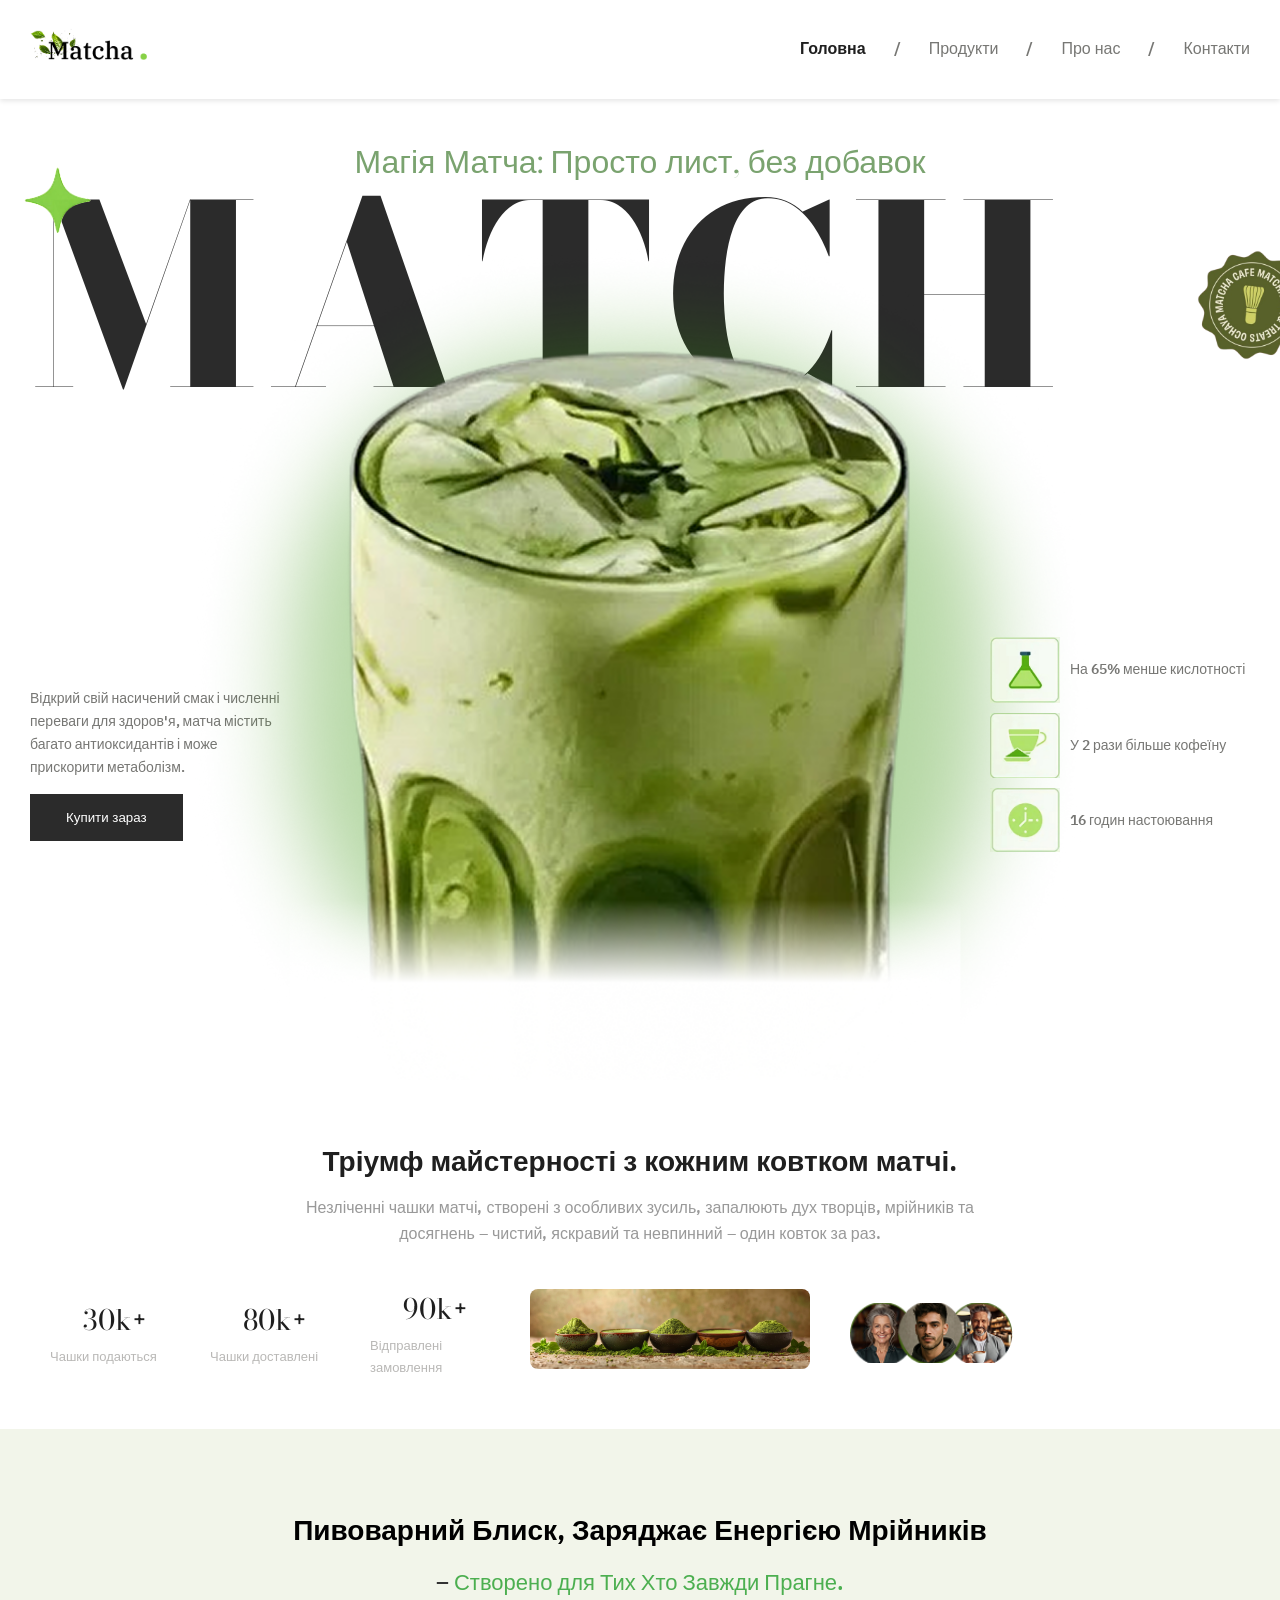
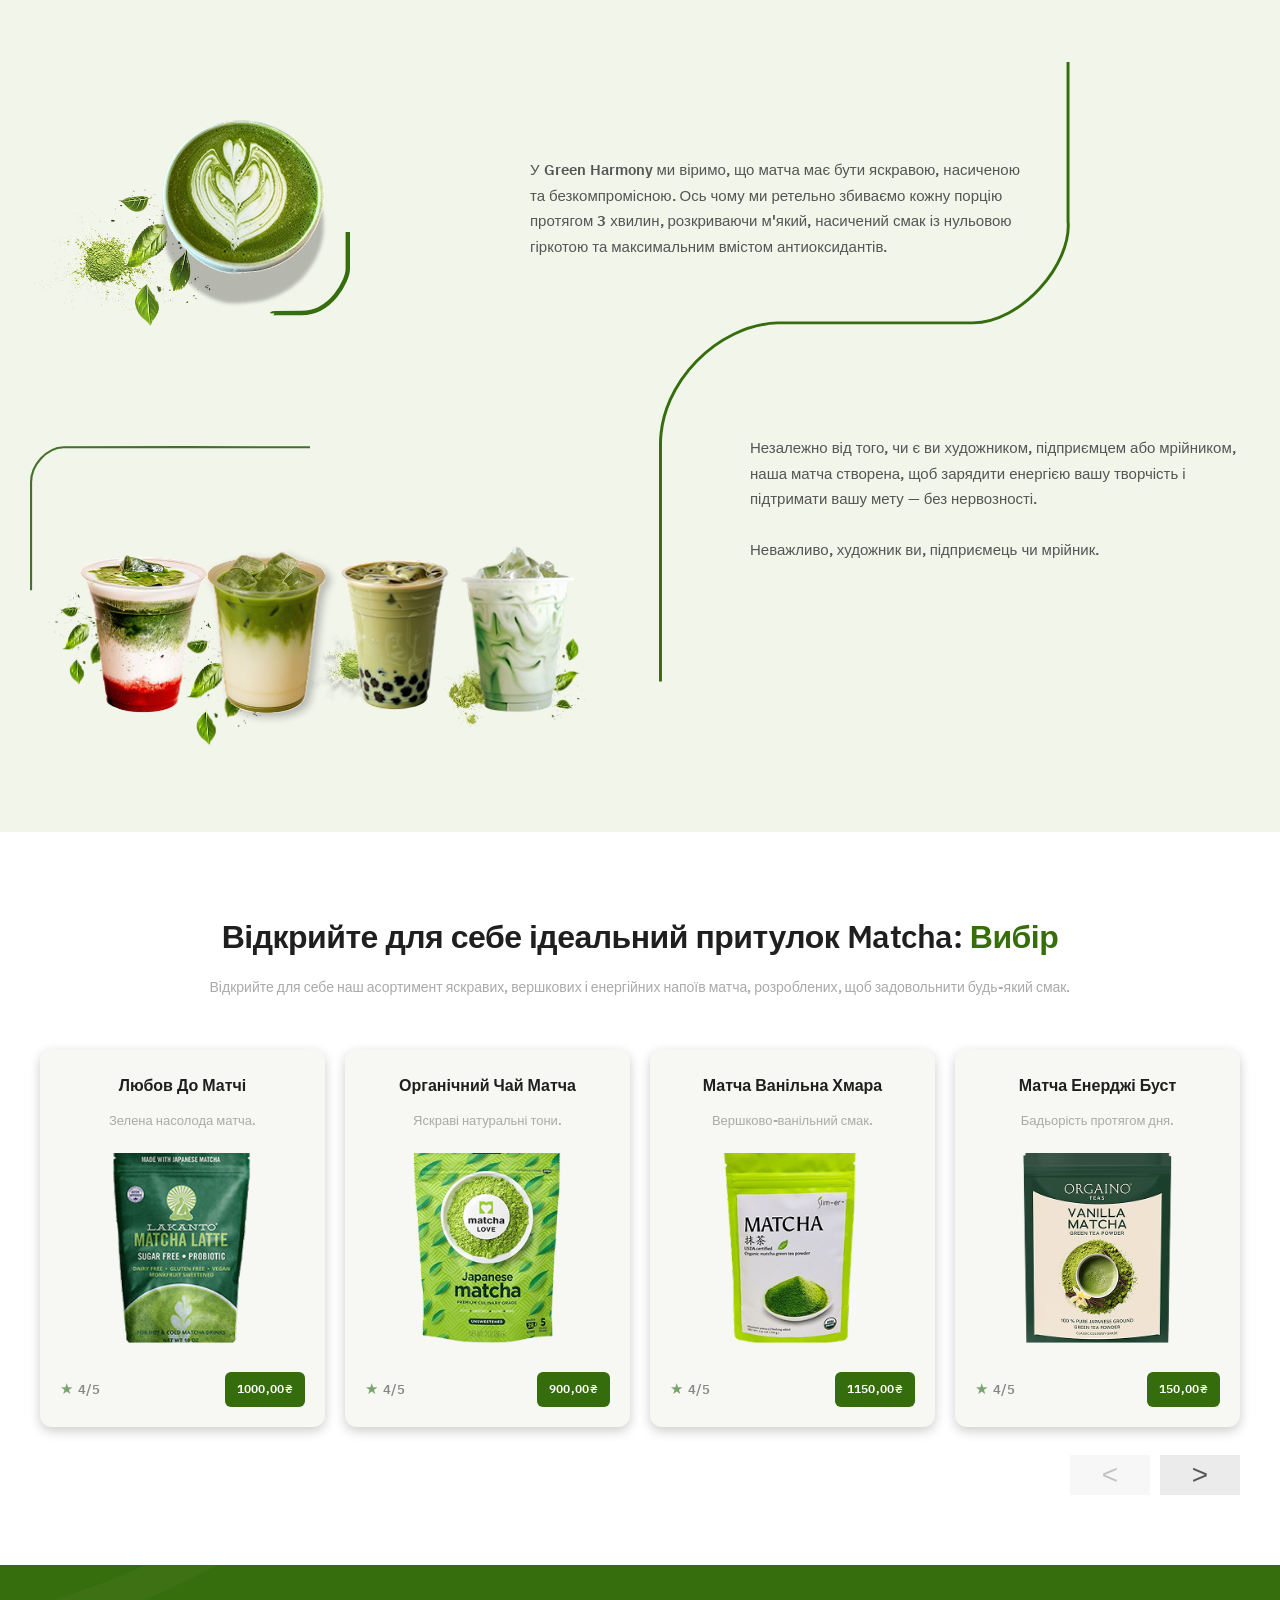
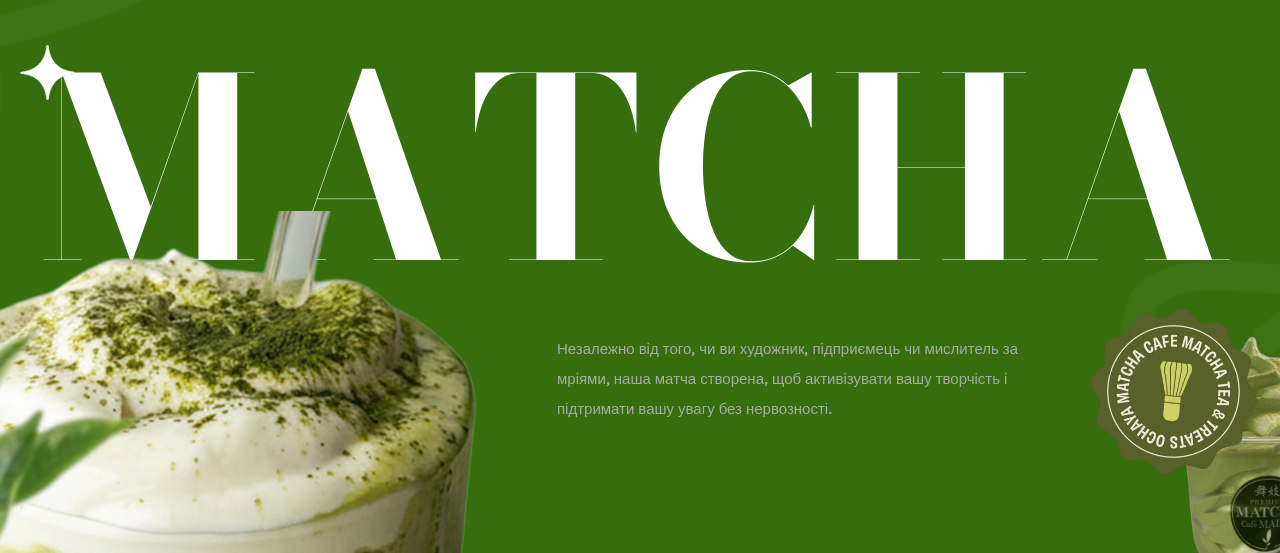
==== Matcha.html @ 1b6a515b "first" ====
<!DOCTYPE html>
<html lang="uk">
<head>
    <meta charset="UTF-8">
    <title>Matcha</title>
    <link rel="stylesheet" href="css/style.css">
    <meta name="viewport" content="width=device-width, initial-scale=1.0">
</head>

<body>

<!-- HEADER -->
<header>
    <div class="container header-top">

        <div class="logo">
            <img src="images/logo.png" alt="logo">
        </div>

        <nav>
            <a href="#hero">Головна</a>
            <span>/</span>
            <a href="#products">Продукти</a>
            <span>/</span>
            <a href="#about">Про нас</a>
            <span>/</span>
            <a href="#contacts">Контакти</a>
        </nav>

        <div class="burger-menu">
            <img src="images/burger.png" alt="menu">
        </div>

    </div>
</header>

<div class="mobile-menu">

    <a href="#hero">Головна</a>
    <a href="#products">Продукти</a>
    <a href="#about">Про нас</a>
    <a href="#contacts">Контакти</a>

</div>

<!-- HERO -->
<section class="hero" id="hero">
    <div class="container hero-wrapper">
        <p class="subtitle">Магія Матча: Просто лист, без добавок</p>
        <img src="images/star.png" class="star">
        <h1 class="title" id="matchaTitle">MATCHA</h1>
        <img src="images/badge.png" class="badge" id="mainBadge">
        <div class="glass-wrapper">
            <img src="images/matcha.png" class="glass">
        </div>
        <div class="left-info">
            <p>
                Відкрий свій насичений смак і численні
                переваги для здоров'я, матча містить багато
                антиоксидантів і може прискорити метаболізм.
            </p>
            <button>Купити зараз</button>
        </div>
        <div class="right-info">
        <div class="feature">
            <img src="images/icon1.jpeg" class="feature-icon" >
            <p>На 65% менше кислотності</p>
        </div>

        <div class="feature">
             <img src="images/icon2.jpeg" class="feature-icon">
             <p>У 2 рази більше кофеїну</p>
         </div>

        <div class="feature">
             <img src="images/icon3.jpeg" class="feature-icon">
             <p>16 годин настоювання</p>
         </div>
        </div>
    </div>
</section>




 <section class="matcha-triumph">
    <h1>Тріумф майстерності з кожним ковтком матчі.</h1>
    <p class="matcha-subtitle">
        Незліченні чашки матчі, створені з особливих зусиль, запалюють дух творців, мрійників та досягнень – чистий, яскравий та невпинний – один ковток за раз.
    </p>
    <div class="stats-container">
        <div class="stat">
            <h2>30k+</h2>
            <p>Чашки подаються</p>
        </div>
        <div class="stat">
            <h2>80k+</h2>
            <p>Чашки доставлені</p>
        </div>
        <div class="stat">
            <h2>90k+</h2>
            <p>Відправлені замовлення</p>
        </div>
        <div class="image-container">
            <img src="images/matcha_cups.webp" alt="Matcha bowls">
        </div>
        <div class="avatars">
            <img src="images/person.png" alt="Person">
        </div>
    </div>
</section>






<section class="brewing-section">
    <div class="container">
        <h1>Пивоварний Блиск, Заряджає Енергією Мрійників</h1>
        <h2>– <span>Створено для Тих Хто Завжди Прагне.</span></h2>
 
        <div class="top-section">
            <div class="matcha-img">
                <img src="images/Group 2.png" alt="Matcha Cup">

                <img src="images/Vector 6.svg" class="vector-left-top">
            </div>
            <p class="top-text">
                У Green Harmony ми віримо, що матча має бути яскравою, насиченою та безкомпромісною. 
                Ось чому ми ретельно збиваємо кожну порцію протягом 3 хвилин, розкриваючи м'який, 
                насичений смак із нульовою гіркотою та максимальним вмістом антиоксидантів.
            </p>

            <img src="images/Vector 10.svg" class="vector-right-tall">
        </div>

        <div class="bottom-section">

            <img src="images/Vector 11.svg" class="vector-left-bottom">
            <div class="cups-img">
                <img src="images/Group 3.png" alt="Matcha Cups">
            </div>
            <p class="bottom-text">
                Незалежно від того, чи є ви художником, підприємцем або мрійником, 
                наша матча створена, щоб зарядити енергією вашу творчість і підтримати вашу мету — без нервозності. 
                <br><br>
                Неважливо, художник ви, підприємець чи мрійник.
            </p>
        </div>
    </div>
</section>



<section class="products-section" id="products">
    <div class="container">
        <h1 class="products-heading">
            Відкрийте для себе ідеальний притулок Matcha: <span class="products-heading-accent">Вибір</span>
        </h1>
        <p class="products-subheading">
            Відкрийте для себе наш асортимент яскравих, вершкових і енергійних напоїв матча, розроблених, щоб задовольнити будь-який смак.
        </p>
 
        <div class="carousel-wrapper">
            <div class="carousel-track" id="carouselTrack">
            </div>
            <div class="carousel-controls">
                <button class="carousel-btn" id="prevBtn" ><</button>
                <button class="carousel-btn" id="nextBtn" >></button>
            </div>
        </div>
    </div>
</section>
 




<section class="bottom-banner">
    <div class="container banner-container">

        <img src="images/vector-left.png" class="banner-vector-left" alt="">
        <img src="images/vector-right.png" class="banner-vector-right" alt="">

        <img src="images/starwhite.png" class="banner-star" alt="">

        <h1 class="banner-matcha">MATCHA</h1>

        <div class="banner-left-cup">
            <img src="images/left-cup.png" alt="">
        </div>

        <div class="banner-text">
            <p>
                Незалежно від того, чи ви художник, підприємець чи
                мислитель за мріями, наша матча створена, щоб
                активізувати вашу творчість і підтримати вашу увагу
                без нервозності.
            </p>
        </div>

        <div class="banner-badge">
            <img src="images/badge.png" alt="">
        </div>

        <div class="banner-right-product">
            <img src="images/right-product.png" alt="">
        </div>

        <div class="banner-leaf">
            <img src="images/leaf.png" alt="">
        </div>

    </div>
</section>






<!-- <section class="matcha-info" id="about">

    <div class="container matcha-info-wrapper">

        <h2 class="matcha-info-title">
            Наповніть Свій День
            <span>Яскравою Матчею</span>
        </h2>

        <img src="images/vector-bg.png" class="matcha-vector" alt="">


        <div class="matcha-top">

            <div class="matcha-top-image">
                <span class="matcha-label top-label">
                    Яскрава матча
                </span>

                <img src="images/matcha-bowl.png" alt="">
            </div>

            <div class="matcha-top-text">

                <p>
                    Матча — це живий порошок зеленого чаю, який
                    наповнить ваш день енергією та смаком. Його
                    глибокий землистий смак чудово доповнює солодощі
                    або його можна смакувати окремо.
                </p>

                <p>
                    Насичена антиоксидантами, матча не тільки піднімає
                    настрій, але й підвищує концентрацію.
                </p>

                <p>
                    Незалежно від того, чи ви збиваєте його до вершкового
                    латтe чи посипаєте ним десерти, матча привнесе
                    чарівний відтінок у будь-яку страву!
                </p>

                <button>Дослідіть зараз</button>

            </div>

        </div>

        <div class="matcha-bottom">

            <div class="matcha-bottom-text">

                <h3>Яскрава матча</h3>

                <p>
                    Матча — це яскравий порошок зеленого чаю, який принесе
                    заряд енергії та смаку у ваш день. Його багатий землистий
                    смак ідеально поєднується з солодощами або ним можна
                    насолоджуватися самостійно.Наповнений антиоксидантами,
                    матча не тільки покращує вашнастрій, але й покращує вашу
                    концентрацію.
                </p>

                <p>
                    Незалежно від того, додаєте ви його до пінного латте чи
                    посипаєте ним десерти, матча додасть чудової родзинки 
                    будь-якому рецепту. Крім того, він неймовірно універсальний
                    — спробуйте його в смузі, випічці або навіть пікантних
                    стравах, щоб отримати несподіваний смак.
                </p>

                <button>Дослідіть зараз</button>

            </div>

            <div class="matcha-bottom-image">

                <span class="matcha-label bottom-label">
                    Яскрава матча
                </span>

                <img src="images/matcha-glass.png" alt="">

            </div>

        </div>

    </div>
</section>







<section class="reviews-section">

    <div class="container reviews-wrapper">

        <div class="reviews-left">

            <h2 class="reviews-title">
                <span>ВІДГУКИ</span><br>
                КЛІЄНТІВ
            </h2>

            <p class="reviews-subtitle">
                Це деякі відгуки клієнтів, які задоволені
                нашими продуктами.
            </p>

        </div>

        <div class="reviews-cup-left">
            <img src="images/review-cup.png" alt="">
        </div>

        <div class="reviews-product">
            <img src="images/review-product.png" alt="">
        </div>

        <div class="review-card">

            <div class="review-avatar">
                <img src="images/client.png" alt="">
            </div>

            <div class="review-content">

                <div class="quote">❞</div>

                <p>
                    Я не можу передати вам, як я люблю цей напій.
                    Я теж захопив усіх своїх колег!
                    Тропічний пунш поки що мій улюблений смак.
                </p>

                <h4>М.Андерсон</h4>

            </div>

        </div>

    </div>

</section>






 <footer id="contacts" class="footer">

    <div class="container footer-wrapper">

        <div class="footer-logo">

            <h2>MATCHA</h2>

            <p>
                Матча — це живий порошок зеленого чаю,
                який наповнить ваш день енергією та смаком.
                Його глибокий землистий смак чудово доповнює
                солодощі або його можна смакувати окремо.
            </p>

        </div>

        <div class="footer-links">

            <div class="footer-column">
                <a href="#">2025 ТОВ</a>
                <a href="#">Бібліотека/Активи</a>
                <a href="#">Інвестори</a>
            </div>

            <div class="footer-column">
                <a href="#">Ліцензування</a>
                <a href="#">Умови та політика</a>
                <a href="#">Політика конфіденційності</a>
            </div>

            <div class="footer-column">
                <a href="#">Support@Ghostedtreats.com</a>
                <a href="#">@Ghosted_treats</a>
            </div>

        </div>

    </div>

    <div class="footer-bottom">
        2025 matcha | Усі права захищено
    </div>

</footer> -->

    <!-- Інтеграція з JavaScript -->
    <script src="js/main.js"></script>

</body>
</html>
---- css/style.css ----
/* FONTS */
@font-face {
    font-family: 'IBMPlexSansThaiLooped-SemiBold';
    src: url('../fonts/IBMPlexSansThaiLooped-SemiBold.ttf') format('truetype');
    font-weight: 600;
    font-style: normal;
}
@font-face {
    font-family: 'BodoniCustom';
    src: url('../fonts/BodoniModa[opsz,wght].ttf') format('truetype');
}
@font-face {
    font-family: 'IrishGrover-Regular';
    src: url('../fonts/IrishGrover-Regular.ttf') format('truetype');
}

/* RESET */
*{
    margin:0;
    padding:0;
    box-sizing:border-box;
}

body{
    font-family: 'IBMPlexSansThaiLooped-SemiBold', sans-serif;
    background:#FFFFFF;
}

/* CONTAINER */
.container{
    width:1220px;
    margin:0 auto;
}


/* ACTIVE MENU */

nav a.active{
    font-weight:700;
    color:#1F1F1F;
}


header{
    padding:20px 0;
}

.header-top{
    display:flex;
    justify-content:space-between;
    align-items:center;
}

/* LOGO */
.logo img{
    height:50px;
    cursor:pointer;
    transition:0.3s;
}


/* NAV */
nav{
    display:flex;
    align-items:center;
    gap:28px;
}

nav a{
    text-decoration:none;
    color:#777774;
    font-size:16px;
    font-weight:500;
    transition:0.1s;
}
nav a.active{
    color:#1F1F1F;
    font-weight:700;
}

nav a:hover{
    color:#1F1F1F;
    font-weight:600;
}

nav span{
    color:#777774;
}

/* HERO */
.hero{
    position:relative;
    padding-top:40px;
}

.hero-wrapper{
    position:relative;
    text-align:center;
}

/* SUBTITLE */
.subtitle{
    font-family: 'BodoniCustom', sans-serif;
    color:#7aa36f;
    font-size:32px;
    margin-bottom:20px;
    margin-top: -10px;
}

/* TITLE */
.title{
    font-family: 'BodoniCustom', sans-serif;
    font-variation-settings: 'wght' 800, 'opsz' 200;
    font-size:250px;
    letter-spacing:10px;
    margin-top:-100px;
    color:#2b2b2b;
    position:relative;
    z-index:1;
}

/* STAR */
.star{
    position:absolute;
    left:-20px;
    top:20px;
    width:100px;
    z-index:2;
}

/* BADGE */
.badge{
    position:absolute;
    right:-90px;
    top:80px;
    width:176px;
    z-index:2;
}
.badge{
    transition: transform 0.6s ease;
}


/* GLASS */
.glass-wrapper{
    position:relative;
    display:flex;
    justify-content:center;
    margin-top:-250px;
}

.glass{
    width:900px;
    position:relative;
    z-index:2;
}

/* LEFT INFO */
.left-info{
    position:absolute;
    left:0;
    top:550px;
    width:260px;
    text-align:left;
}

.left-info p{
    font-size:14px;
    color:#777774;
    margin-bottom:15px;
}

.left-info button{
    background:#2b2b2b;
    color:white;
    border:none;
    padding:16px 36px;
    cursor:pointer;
    transition:0.3s;
}

.left-info button:hover{
    background:#6b8e23;
}

/* RIGHT INFO */
.right-info{
    position:absolute;
    right:0;
    top:500px;
    width:260px;
}

/* FEATURE */
.feature{
    display:flex;
    align-items:center;
    gap:10px;
    margin-bottom:10px;
}

.feature img{
    width:70px;
    z-index: 5;
}


.feature{
    display:flex;
    align-items:center;
    gap:10px;
    margin-bottom:10px;
    transition:transform 0.3s ease;
    cursor:pointer;
}


.feature p{
    font-size:14px;
    color:#777774;
}
/* FIXED HEADER */
header {
    position: fixed;
    top: 0;
    left: 0;
    width: 100%;
    background: white;
    z-index: 999;
    box-shadow: 0 2px 5px rgba(0,0,0,0.1);
}









.hero {
    padding-top: 120px; 
}

.matcha-triumph {
    text-align: center;
    padding: 60px 20px 50px;
}

.matcha-triumph h1 {
    font-size: 28px;
    margin-bottom: 10px;
    color: #1F1F1F;
}

.matcha-triumph .matcha-subtitle {
    font-family: 'IBMPlexSansThaiLooped-SemiBold', sans-serif;
    font-size: 16px;
    color: #999;
    margin-bottom: 40px;
    max-width: 700px;
    margin-left: auto;
    margin-right: auto;
    line-height: 1.6;
}

.stats-container {
    display: flex;
    justify-content: flex-start;
    align-items: center;
    flex-wrap: wrap;
    gap: 30px;
    max-width: 1220px;
    margin: 0 auto;
    padding: 0 20px;
}

.stat {
    flex: 0 1 130px;
    text-align: left;
}

.stat h2 {
    font-size: 28px;
    margin: 0;
    color: #1F1F1F;
    font-family: 'BodoniCustom', sans-serif;
}

.stat p {
    margin: 5px 0 0;
    font-size: 13px;
    color: #B9B8B6;
}

.image-container img {
    width: 280px;
    height: auto;
    border-radius: 8px;
    object-fit: cover;
}

.avatars {
    display: flex;
    gap: 0;
    margin-left: 10px;
}

.avatars img {
    width: 163px;
    height: 60px;
    object-fit: cover;
}
h1 {
    text-align: center;
    font-size: 28px;
    margin-bottom: 10px;
}

h2 {
    text-align: center;
    font-size: 22px;
    font-weight: normal;
    color: #333;
}

h2 span {
    color: #4CAF50;
}

.brewing-section {
    background: #f2f5ea;
    padding: 80px 0 20px 0;
}

.top-section, .bottom-section {
    display: flex;
    align-items: center;
    margin: 60px 0;
    position: relative;
    gap: 60px;
}

/* cups on left, text on right: cups-img comes first in DOM, text second */
.bottom-section {
    align-items: flex-start;
    padding-top: 20px;
}

.matcha-img, .cups-img {
    position: relative;
    flex: 0 0 auto;
    width: 600px;
    overflow: visible;
}

.matcha-img > img, .cups-img > img {
    max-width: 100%;
    display: block;
}

.line { display: none; }

/* Vector 6 — decorative squiggle below the matcha image, bottom-center */
.vector-left-top {
    position: absolute;
    left: 240px;
    bottom: 40px;
    width: 80px;
    pointer-events: none;
    z-index: 3;
}

.vector-right-tall {
    position: absolute;
    right: 180px;
    top: 0;
    height: 620px;
    width: auto;
    pointer-events: none;
    z-index: 3;
}

.vector-left-bottom {
    position: absolute;
    left: 0;
    top: 30px;
    width: 280px;
    pointer-events: none;
    z-index: 3;
}

.top-text {
    flex: 1;
    font-size: 15px;
    line-height: 1.7;
    color: #555;
    max-width: 500px;
    margin-left: -160px;
}

.bottom-text {
    flex: 1;
    font-size: 15px;
    line-height: 1.7;
    color: #555;
    max-width: 500px;
    margin-left: 60px;
}






/* Слайдер */
.products-section {
    padding: 80px 0 60px;
    background: #fff;
}

.products-heading {
    font-size: 32px;
    font-weight: 700;
    color: #1F1F1F;
    text-align: left;
    margin-bottom: 12px;
    letter-spacing: -0.5px;
    text-align: center;
}

.products-heading-accent {
    color: #366e0c;
}

.products-subheading {
    font-size: 14px;
    color: #aaa;
    text-align: left;
    margin-bottom: 40px;
    line-height: 1.6;
    text-align: center;
}

.carousel-wrapper {
    position: relative;
    overflow: hidden;
    padding: 10px;
}

.carousel-track {
    display: flex;
    gap: 20px;
    transition: transform 0.45s cubic-bezier(0.4, 0, 0.2, 1);
    will-change: transform;
}

/* Картка продукту */
.product-card {
    flex: 0 0 calc(25% - 15px);
    min-width: 0;
    background: #f7f8f3;
    border-radius: 12px;
    padding: 24px 20px 20px;
    display: flex;
    flex-direction: column;
    gap: 8px;
    box-shadow: 0 4px 12px rgba(0, 0, 0, 0.2);
}

.product-card-name {
    font-family: 'IBMPlexSansThaiLooped-SemiBold', sans-serif;
    font-size: 16px;
    font-weight: 700;
    color: #1F1F1F;
    text-align: center;
    margin-bottom: 2px;
}

.product-card-tagline {
    font-size: 13px;
    color: #aaa;
    text-align: center;
    margin-bottom: 8px;
}

.product-card-img-wrap {
    display: flex;
    justify-content: center;
    align-items: center;
    height: 200px;
    overflow: hidden;
    margin-bottom: 8px;
}

.product-card-img-wrap img {
    max-height: 190px;
    max-width: 100%;
    object-fit: contain;
    transition: transform 0.3s ease;
}
.product-card-footer {
    display: flex;
    align-items: center;
    justify-content: space-between;
    margin-top: auto;
    padding-top: 8px;
}

.product-card-rating {
    display: flex;
    align-items: center;
    gap: 5px;
    font-size: 13px;
    color: #888;
}

.product-card-rating .star-icon {
    color: #7aa36f;
    font-size: 15px;
}

.product-card-price {
    background: #356d0d;
    color: #fff;
    font-size: 12px;
    font-weight: 600;
    padding: 8px 12px;
    border-radius: 6px;
    letter-spacing: 0.3px;
    transition: background 0.2s;
}
/* Кнопки слайдера */
.carousel-controls {
    display: flex;
    justify-content: flex-end;
    gap: 10px;
    margin-top: 28px;
}

.carousel-btn {
    width: 80px;
    height: 40px;
    border: none;
    background: #ebebeb;
    font-size: 28px;
    color: #555;
    cursor: pointer;
    display: flex;
    align-items: center;
    justify-content: center;
    transition: all 0.2s ease;
}

.carousel-btn:hover {
    background: #2b2b2b;
    border-color: #2b2b2b;
    color: #fff;
}

.carousel-btn:disabled {
    opacity: 0.35;
    cursor: not-allowed;
}

.carousel-btn:disabled:hover {
    background: #fff;
    border-color: #ccc;
    color: #555;
}



.bottom-banner{
    position: relative;
    background: #366D0D;
    height: 588px;
    overflow: hidden;
}

/* Вектори */
.banner-vector-left{
    position:absolute;
    left:0;
    top:0;
    width:344px;
    opacity:0.25;
}

.banner-vector-right{
    position:absolute;
    right:0;
    top:0;
    width:267px;
    opacity:0.25;
}














.bottom-banner{
    position:relative;
    background:#366D0D;
    overflow:hidden;
    height:588px;
}

.banner-container{
    position:relative;
    height:100%;
}

/* MATCHA */

.banner-matcha{
    font-family:'BodoniCustom', serif;
    font-size:250px;
    color:#fff;
    text-align:center;
    line-height:1;
    padding-top:80px;
    position:relative;
    z-index:2;
    letter-spacing:8px;
}

/* Вектори */

.banner-vector-left{
    position:absolute;
    top:-11px;
    left:-150px;
    width:360px;
    opacity:0.18;
    z-index:1;
}

.banner-vector-right{
    position:absolute;
    top:-15px;
    right:-150px;
    width:280px;
    opacity:0.18;
    z-index:1;
}

/* Зірочка */

.banner-star{
    position:absolute;
    top:80px;
    left:-10px;
    width:55px;
    z-index:3;
}

/* Стакан */

.banner-left-cup{
    position:absolute;
    left:-120px;
    bottom:0;
    z-index:4;
}

.banner-left-cup img{
    width:586px;
    display:block;
}

/* Листок */

.banner-leaf{
    position:absolute;
    left:-150px;
    bottom:-10px;
    z-index:5;
}

.banner-leaf img{
    width:279px;
}

/* Текст */

.banner-text{
    position:absolute;
    right:200px;
    top:370px;
    width:493px;
    z-index:4;
}

.banner-text p{
    color:#A8ACA6;
    font-size:15px;
    line-height:2.0;
}

/* Велика емблема */

.banner-badge{
    position:absolute;
    right:-60px;
    top:290px;
    z-index:5;
}

.banner-badge img{
    width:273px;
}

/* Маленький продукт */

.banner-right-product{
    position:absolute;
    right:-80px;
    bottom:-40px;
    z-index:4;
}

.banner-right-product img{
    width:159px;
}







.matcha-info{
    background:#FFFFFF;
    padding:143px 0;
    height: 1435px;
    overflow:hidden;
}

.matcha-info-wrapper{
    position:relative;
}

.matcha-info-title{
    text-align:center;
    font-size:45px;
    margin-bottom:90px;
    color:#29292A;
    font-weight:550;
}

.matcha-info-title span{
    color:#396F0E;
}

/* Вектор */
.matcha-vector{
    position:absolute;
    top:120px;
    left:50%;
    transform:translateX(-50%);
    width:100%;
    max-width:1026px;
    z-index:5;
    pointer-events:none;
}

/* Блоки */
.matcha-top,
.matcha-bottom{
    display:flex;
    justify-content:space-between;
    align-items:center;
    position:relative;
    z-index:2;
}

.matcha-bottom{
    margin-top:100px;
}

/* ФОТО */
.matcha-top-image{
    width:460px;
    transform: translate(100px, 10px);
}

.matcha-bottom-image{
    width:451px;
    transform: translate(-125px, -10px);
}

.matcha-top-image img,
.matcha-bottom-image img{
    width:100%;
    display:block;
}

/* ТЕКСТ */
.matcha-top-text,
.matcha-bottom-text{
    width:40%;
}

.matcha-top-text{
    transform: translateX(0px);
}

.matcha-bottom-text{
    transform: translate(150px, -90px);
}

/* ПАРАГРАФИ */
.matcha-top-text p,
.matcha-bottom-text p{
    font-size:15px;
    color:#6D6A6A;
    line-height:1.9;
    margin-bottom:20px;
}

/* ЗАГОЛОВКИ h3 */
.matcha-top-text h3,
.matcha-bottom-text h3{
    font-size:35px;
    color:#121212;
    margin-bottom:80px;
}
.matcha-bottom-text h3{
    transform: translate(50px, 80px);
}

/* Кнопка */
.matcha-top-text button,
.matcha-bottom-text button{
    background:#000;
    color:#fff;
    border:none;
    padding:16px 38px;
    cursor:pointer;
    margin-top:10px;
    transition:.3s;
}

.matcha-top-text button:hover,
.matcha-bottom-text button:hover{
    background:#366D0D;
}

/* Написи у кутах */
.matcha-label{
    position:absolute;
    font-size:20px;
    color:#121212;
    font-weight:600;
}

.top-label{
    top:-30px;
    left:20px;
}

.bottom-label{
    top:-50px;
    right:0px;
}





/* ====================================
   REVIEWS SECTION
==================================== */

.reviews-section{
    background:#F7FDF4;
    height:709px;
    overflow:hidden;
    position:relative;
    padding-top:90px;
}

.reviews-wrapper{
    position:relative;
    height:100%;
}

/* Заголовок */

.reviews-left{
    width:360px;
}

.reviews-title{
    font-size:82px;
    line-height:0.9;
    font-weight:800;
    color:#282929;
}

.reviews-title span{
    color:#366D0D;
}

.reviews-subtitle{
    margin-top:20px;
    color:#A8ACA6;
    font-size:18px;
    line-height:1.6;
}

/* Лівий стакан */

.reviews-cup-left{
    position:absolute;
    left:-150px;
    bottom:0;
}

.reviews-cup-left img{
    width:220px;
    display:block;
}

/* Центральний продукт */
.reviews-product{
    position:absolute;
    left:340px;
    top:260px;
}

.reviews-product img{
    width:260px;
    display:block;
}

/* Велике зелене коло */
.review-card{
    position:absolute;
    right:40px;
    top:-10px;

    width:520px;
    height:520px;

    background:#366D0D;
    border-radius:50%;
}

/* Фото клієнта */
.review-avatar{
    position:absolute;
    right:15px;
    top:-20px;
}

.review-avatar img{
    width:110px;
    height:110px;
    border-radius:50%;
    object-fit:cover;
}

/* Контент відгуку */

.review-content{
    height:100%;

    display:flex;
    flex-direction:column;
    justify-content:center;
    align-items:center;

    text-align:center;
    padding:80px;
}

.quote{
    font-size:90px;
    color:#fff;
    line-height:1;
    margin-bottom:10px;
}

.review-content p{
    color:#fff;
    font-size:20px;
    line-height:1.8;
}

.review-content h4{
    margin-top:25px;
    color:#D8E7CB;
    font-size:20px;
    font-weight:600;
}

/* ====================================
   FOOTER
==================================== */

.footer{
    background:#366D0D;
    height:355px;
    overflow:hidden;
}

.footer-wrapper{
    height:300px;

    display:flex;
    justify-content:space-between;
    align-items:center;
}

/* Логотип та опис */
.footer-logo{
    width:420px;
}

.footer-logo h2{
    font-family:'BodoniCustom', serif;
    font-size:78px;
    color:#fff;
    line-height:1;
    margin-bottom:20px;
    text-align:left;
}

.footer-logo p{
    color:#E4F3D1;
    font-size:15px;
    line-height:1.8;
}

/* Посилання */
.footer-links{
    display:flex;
    gap:80px;
}

.footer-column{
    display:flex;
    flex-direction:column;
    gap:18px;
}

.footer-column a{
    text-decoration:none;
    color:#E4F3D1;
    font-size:15px;
    transition:0.3s;
}

.footer-column a:hover{
    opacity:0.7;
}

/* Нижня смуга */
.footer-bottom{
    height:55px;

    display:flex;
    justify-content:center;
    align-items:center;

    color:#E4F3D1;
    font-size:14px;

    background:rgba(0,0,0,0.08);
}





















/* =====================================
   TABLET 768
===================================== */

.burger-menu{
    display:none;
}

@media screen and (max-width:768px){

    .container{
        width:calc(100% - 120px);
        max-width:none;
    }

    /* HEADER */

    header{
        padding:10px 0;
    }

    .header-top{
        justify-content:space-between;
    }

    .logo img{
        width:145px;
        height:auto;
    }

    nav{
        display:none;
    }

    .burger-menu{
        display:block;
        cursor:pointer;
    }

    .burger-menu img{
        width:40px;
        display:block;
    }

    /* HERO */

    .hero{
        padding-top:40px;
    }

    .hero-wrapper{
        display:flex;
        flex-direction:column;
        align-items:center;
        text-align:center;
    }

    /* SUBTITLE */

    .subtitle{
        font-size:clamp(22px,4vw,30px);
        margin-top:40px;
        margin-bottom:15px;
    }

    /* TITLE */

    .title{
        font-size:clamp(90px,18vw,135px);
        letter-spacing:4px;
        margin-top:0;
        line-height:0.9;
    }

    /* STAR */

    .star{
        width:clamp(50px,8vw,85px);
        left:-35px;
        top:80px;
    }

    /* BADGE */

    .badge{
        width:clamp(70px,14vw,125px);
        right: -55px;
        top: 110px;
    }

    /* LEFT INFO */

    .left-info{
        position:static;
        width:100%;
        max-width:700px;
        text-align:center;
        order:2;

        margin-top:20px;
    }

    .left-info p{
        font-size:clamp(16px,3vw,25px);
        line-height:1.2;

        margin:0 auto 20px;
    }

    .left-info button{
        width:170px;
        height:55px;

        padding:0;

        font-size:20px;
    }

    /* GLASS */

    .glass-wrapper{
        position:static;
        order:3;

        display:flex;
        justify-content:center;

        margin-top:40px;
    }

    .glass{
        width:min(100%,550px);
        height:auto;
    }

    /* RIGHT INFO */

    .right-info{
        position:static;
        order:4;

        width:100%;
        max-width:200px;

        display:flex;
        justify-content:center;
        flex-wrap:wrap;
        gap:25px;

        margin-top:-350px;
        margin-left: 550px;
    }

    /* FEATURE */

    .feature{
        width:220px;

        display:flex;
        align-items:center;

        gap:10px;

        margin-bottom:0;
    }

    .feature img{
        width:50px;
        flex-shrink:0;
    }

    .feature p{
        font-size:clamp(14px,2vw,20px);
        line-height:1.3;
        text-align:left;
    }
}








/* =====================================
   TABLET 768 - 1024
===================================== */

@media screen and (max-width:768px){



    .matcha-triumph{
        padding:50px 20px 40px;
        margin-top: 100px;
    }

    .matcha-triumph h1{
        font-size:28px;
        line-height:1.3;
        margin-bottom:10px;
    }

    .matcha-triumph .matcha-subtitle{
        font-size:18px;
        max-width:700px;
        margin-bottom:35px;
    }

    /* Статистика */

    .stats-container{
        max-width:760px;
        justify-content:center;
        gap:20px;
        flex-wrap:nowrap;
    }

    .stat{
        flex:0 0 auto;
        text-align:center;
    }

    .stat h2{
        font-size:28px;
    }

    .stat p{
        font-size:18px;
        line-height:1.2;
    }

    /* Фото людей */

    .image-container{
        display:none;
    }

    .avatars{
        margin-left:0;
    }

    .avatars img{
        width:160px;
        height:auto;
    }






    



    .brewing-section{
        padding:60px 20px 20px;
    }

    .brewing-section h1,h2{
        font-size:25px;
        line-height:1.3;
    }

    .top-section,
    .bottom-section{
        gap:30px;
        margin:40px 0;
    }

    /* Основний текст */

    .top-text,
    .bottom-text{
        font-size:17px;
        line-height:1.6;
        max-width:350px;
    }

    .top-text{
        margin-left:60px;
    }

    .bottom-text{
        margin-left: -100px;
    }


    .matcha-img{
        width:160px;
        
    }

    .cups-img{
        width:360px;
        transform: rotate(-90deg);
        right: 100px;
        top: 20px;
    }


  
    .vector-left-top{
        width:90px;
        left:75px;
        bottom:15px;
    }

    .vector-right-tall{
        height:550px;
        right:10px;
        top: -20px;
    }

    .vector-left-bottom{
        width:170px;
        top:10px;
        top: -30px;
    }
}






/* =====================================
   PRODUCTS + BANNER 768px
===================================== */

@media screen and (max-width:768px) and (min-width:385px){

    /* PRODUCTS */

    .products-heading{
        font-size:30px;
        line-height:1.2;
        max-width:700px;
        margin:0 auto 20px;
        text-align:center;
    }

    .products-subheading{
        font-size:17px;
        line-height:1.5;
        max-width:650px;
        margin:0 auto 35px;
        text-align:center;
    }

    /* показуємо лише 3 картки */

    .carousel-track{
        gap:20px;
    }

    .product-card{
        width:320px;
    }

    .product-card:nth-child(4){
        display:none;
    }

    .product-card h3{
        font-size:17px;
    }

    .product-card p{
        font-size:17px;
    }

    .product-price{
        font-size:17px;
    }
    .product-card:nth-child(4){
        display:none;
    }

    /* BANNER */

    .bottom-banner{
        overflow:hidden;
        height: 320px;
    }

    .banner-container{
        min-height:420px;
        position:relative;
    }

    .banner-matcha{
        font-size:125px;
        line-height:1;
        left: 20px;
        top: -40px;
    }
    
    .banner-text{
        position:absolute;
        left:270px;
        top:180px;
        width:280px;
    }

    .banner-text p{
        font-size:17px;
        line-height:1.2;
        
    }

    /* Кава зліва */

    .banner-left-cup{
        position:absolute;
        left:20px;
        bottom:0;
    }

    .banner-left-cup img{
        width:269px;
        transform: translateX(-20px) translateY(-100px);
    }

    /* Листок на каві */

    .banner-leaf{
        position:absolute;
        left:-70px;
        top: 200px;
        bottom:130px;
        z-index:5;
    }

    .banner-leaf img{
        width:143px;
        height:auto;
    }

    /* Емблема */

    .banner-badge{
        position:absolute;
        right:90px;
        bottom:80px;
        z-index:5;
    }

    .banner-badge img{
        width: 146px;
        height: auto;
        transform: translateY(-100px) translateX(100px);
    }

    /* Стакан під емблемою */

    .banner-right-product{
        position:absolute;
        right:-20px;
        top: 220px;
        bottom:0;
    }

    .banner-right-product img{
        width:81px;
        height:auto;
    }

    /* Вектори */

    .banner-vector-left{
        position:absolute;
        left:-70px;
        top:0;
        width:178px;
        height: 192px;
    }

    .banner-vector-right{
        position:absolute;
        right: -50px;
        top:0;
        width:147px;
        height:250px;
    }

    .banner-star{
        width: 50px;
        left: 5px;
        top: 30px;
    }

    .product-card {
        flex: 0 0 calc(33% - 15px);
        min-width: 0;
        background: #f7f8f3;
        border-radius: 12px;
        padding: 24px 20px 20px;
        display: flex;
        flex-direction: column;
        gap: 8px;
        box-shadow: 0 4px 12px rgba(0, 0, 0, 0.2);
    }
}


















@media screen and (max-width: 368px){

    /* HEADER */

    header{
        height: 80px;
        padding:0;
    }

    .container{
        width:100%;
        padding:0 8px;
    }

    .header-top{
        height:57px;
        display:flex;
        justify-content:space-between;
        align-items:center;
    }

    .logo img{
        width:120px;
        margin-top: 40px;
    }

    nav{
        display:none;
    }

    .burger-menu{
        display:block;
    }

    .burger-menu img{
        width:30px;
        margin-right: 10px;

    }

    /* MOBILE MENU */
    .mobile-menu{
        display:none;
        flex-direction:row;
        justify-content:center;
        gap:15px;
        padding:12px 0;
        background:#fff;
    }

    .mobile-menu.active{
        display:flex;
    }

    .mobile-menu a{
        text-decoration:none;
        color:#777774;
        font-size:12px;
    }

    /* HERO */

    .hero{
        padding-top:20px;
    }

    .hero-wrapper{
        display:flex;
        flex-direction:column;
        align-items:center;
    }

    /* Зірочка */

    .star{
        width:38px;
        margin-top: 0;
        margin-left: 40px;
    }

    /* MATCHA */

    .title{
        font-size:64px;
        line-height:1;
        letter-spacing:2px;
        margin-top: 90px;
        order:1;
    }

    /* Підзаголовок */

    .subtitle{
        order:2;
        font-size:20px;
        line-height:1.3;
        text-align:center;
        margin: 5px 0 20px;
        max-width:320px;
    }

    /* Прибираємо емблему */

    .badge{
        display:none;
    }

    /* Стакан */

    .glass-wrapper{
        order:3;
        margin:0;
    }

    .glass{
        width:341px;
        max-width:100%;
        margin-top: 0px;
        display:block;
    }

    /* Лівий блок */

    .left-info{
        order:4;

        position:static;

        width:100%;
        text-align:center;
    }

    .left-info p{
        font-size:15px;
        line-height:1.5;
        max-width:320px;
        margin: 0 auto 15px;
        z-index: 10;
    }

    .left-info button{
        width:158px;
        height:51px;
        font-size:14px;
        border:none;
        background:#2b2b2b;
        color:#fff;
        cursor:pointer;
    }

    /* Ховаємо праві іконки */

    .right-info{
        display:none;
    }
}


@media screen and (max-width: 368px){

    /* SECTION 2 */

    .matcha-triumph{
        padding:50px 10px;
        text-align:center;
    }

    .matcha-triumph h1{
        font-size:24px;
        line-height:1.2;
        margin-bottom:10px;
    }

    .matcha-triumph .matcha-subtitle{
        font-size:15px;
        line-height:1.4;
        max-width:348px;
        margin:0 auto 20px;
    }

    .stats-container{
        display:flex;
        justify-content:space-between;
        align-items:flex-start;
        flex-wrap:nowrap;
        gap:1;
        width:348px;
        margin:0 auto;
        padding:0;
    }

    .stat{
        flex:1;
        text-align:center;
    }

    .stat h2{
        font-size:24px;
        margin:0;
    }

    .stat p{
        font-size:12px;
        line-height:1.3;
        margin-top:5px;
    }

    .image-container{
        width:300px;
        margin:0 auto 0;
    }

    .image-container img{
        display:none;
    }

    .avatars{
        display:flex;
        justify-content:center;
        margin:10px auto 0;
    }
    
    .avatars img{
        width:100px;
        height:auto;
        display:block;
        margin-left: -50px;
    }



    /* SECTION 3 */

    .brewing-section{
        padding:30px 10px 20px;
    }

    .brewing-section h1,h2{
        font-size:24px;
        line-height:1.3;
        max-width:340px;
        margin:0 auto 20px;
    }


    .top-section{
        display:flex;
        flex-direction:column;
        align-items:center;
        gap:15px;
        margin:30px 0;
    }

    .matcha-img{
        width:150px;
        margin-left: 150px;
        top: 180px;
        position:relative;
    }

    .matcha-img > img{
        width:150px;
        display:block;
        margin:0 auto;
    }

    .top-text{
        font-size:15px;
        line-height:1.6;
        max-width:340px;
        margin-top: -150px;
        margin-left: 10px;
    }

    .bottom-section{
        display:flex;
        flex-direction:column;
        align-items:center;
        order: 1;
        gap:20px;
        margin-top:130px;
        margin-left: 50px;
    }

    .cups-img{
        width:348px;
        order: 2;
        margin-top: -50px;
        margin-left: 150px;
        transform: rotate(0deg);
    }

    .cups-img > img{
        width:348px;
        display:block;
    }

    .bottom-text{
        font-size:15px;
        line-height:1.6;
        max-width:340px;
        margin:0;
        text-align:left;
    }

    /* ВЕКТОРИ */

    .vector-left-top{
        width:94px;
        height:97px;
        left:40px;
        bottom:10px;
    }

    .vector-right-tall{
        height: 500px;
        right:-10px;
        top:-20px;
    }

    .vector-left-bottom{
       display: none;
    }
}




@media screen and (max-width: 368px){

    /* PRODUCTS */

    .products-section{
        padding:30px 10px;
    }

    .products-heading{
        font-size:24px;
        line-height:1.2;
        text-align:center;
        margin-bottom:10px;
    }

    .products-subheading{
        font-size:17px;
        line-height:1.3;
        text-align:center;
        max-width:340px;
        margin:0 auto 20px;
    }

    .carousel-wrapper{
        width:100%;
        overflow:hidden;
    }

    /* показуємо тільки один товар */

    .carousel-track{
        justify-content:center;
    }

    .product-card{
        width:340px;
        margin:0 auto;
    }

    .product-card img{
        max-width:160px;
        height:auto;
    }

    .carousel-controls{
        margin-top:15px;
        justify-content:center;
    }

    .carousel-btn{
        width:55px;
        height:35px;
    }

    /* GREEN BANNER */

    .bottom-banner{
        height:400px;
        overflow:hidden;
    }

    .banner-container{
        position:relative;
        height:400px;
        padding:0;
    }

    /* MATCHA */

    .banner-matcha{
        font-size:60px;
        line-height:0.9;
        position:absolute;
        left:25px;
        transform: translateY(-30px);
        z-index:2;
    }

    /* STAR */

    .banner-star{
        width:35px;
        position:absolute;
        top:35px;
        left:5px;
        z-index:3;
    }

    /* TEXT */

    .banner-text{
        position:absolute;
        left:20px;
        top:130px;
        width: 330px;
        z-index:3;
    }

    .banner-text p{
        font-size:17px;
        line-height:1.2;
    }

    /* ЕМБЛЕМИ НЕМАЄ */

    .banner-badge{
        display:none;
    }

    /* ЛІВА КАВА */

    .banner-left-cup{
        position:absolute;
        left: 30px;
        bottom:0;
        z-index:2;
    }

    .banner-left-cup img{
        width:220px;
        height:auto;
    }

    /* ЛИСТОК */

    .banner-leaf{
        position:absolute;
        left:-15px;
        z-index:4;
    }

    .banner-leaf img{
        width:120px;
        height:auto;
    }

    /* ПРАВИЙ СТАКАН ПРИБРАТИ */

    .banner-right-product{
        display:none;
    }

    /* ВЕКТОРИ */

    .banner-vector-left{
        position:absolute;
        left:0;
        bottom:0;
        width:166px;
        height:auto;
    }

    .banner-vector-right{
        position:absolute;
        right:0;
        top:0;
        width:254px;
        height:auto;
    }
    .product-card {
        flex: calc(100% - 15px);
        min-width: 300px;
    }
}
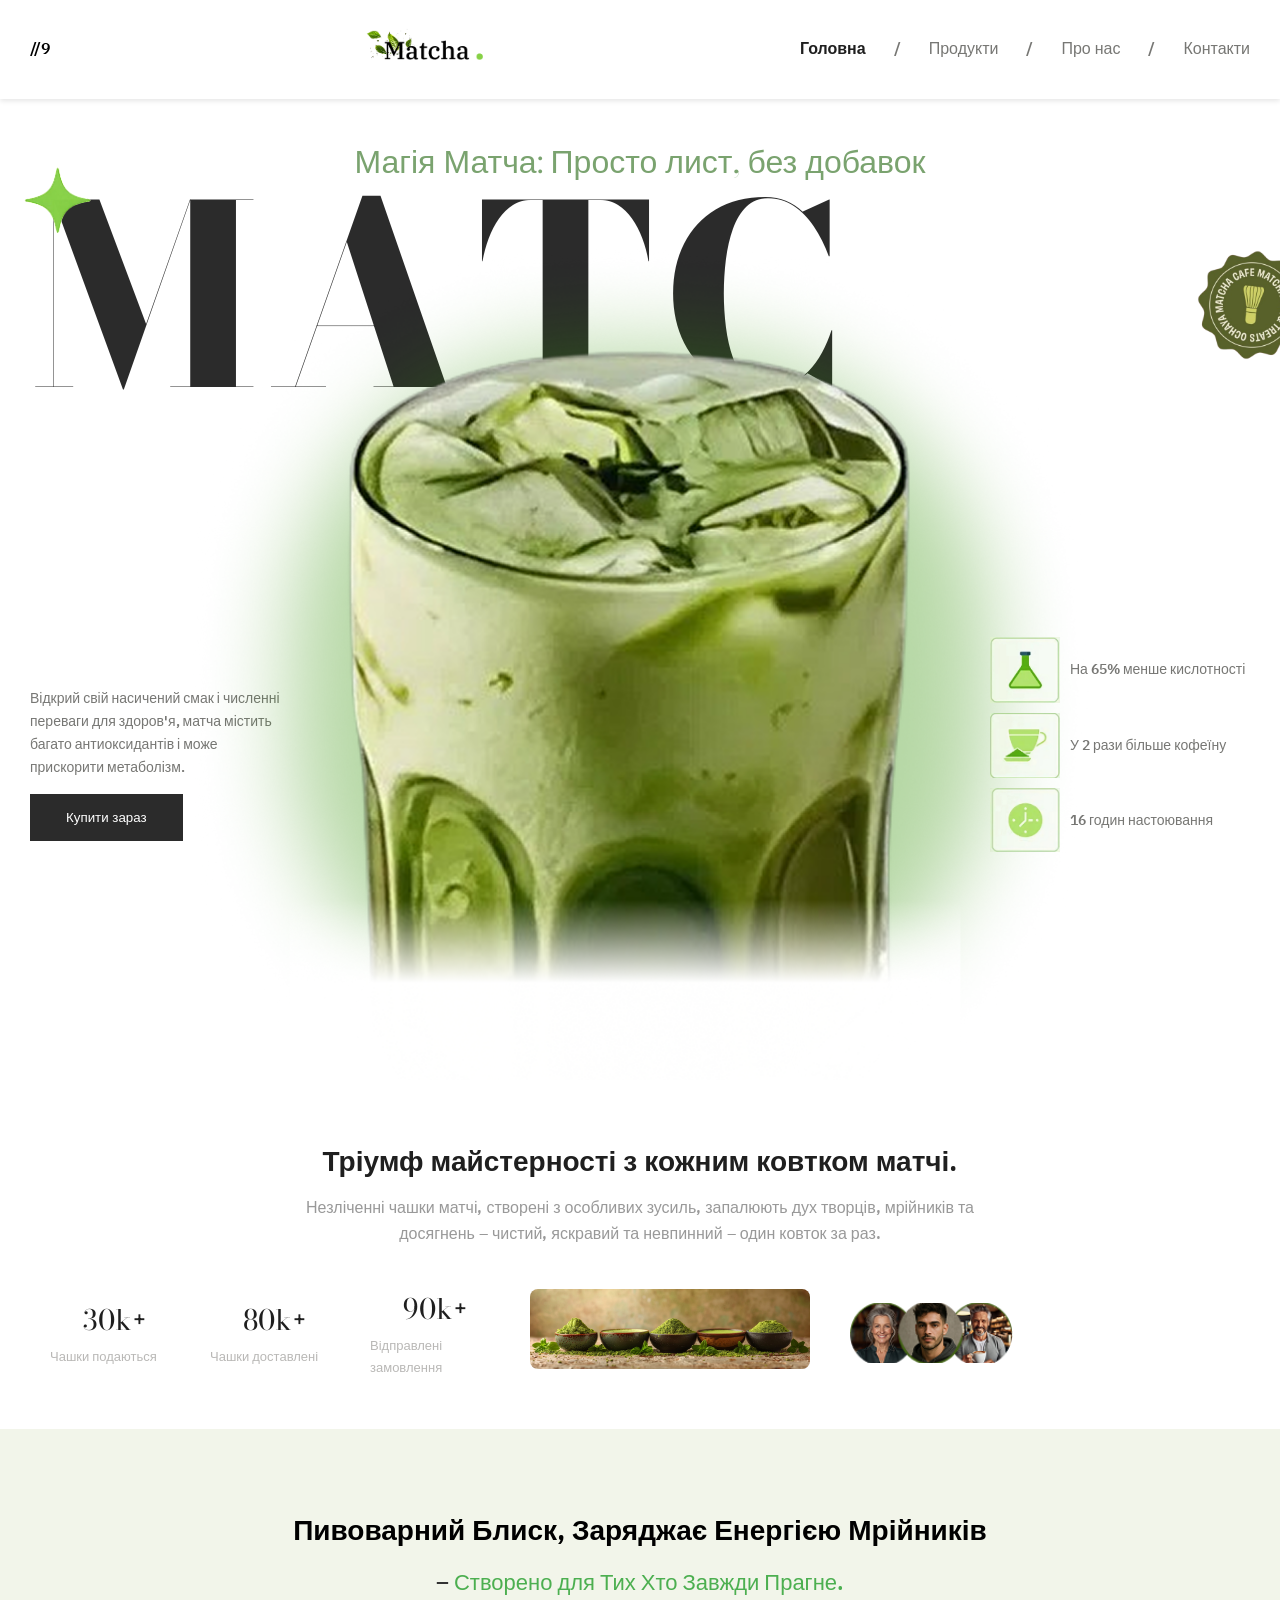
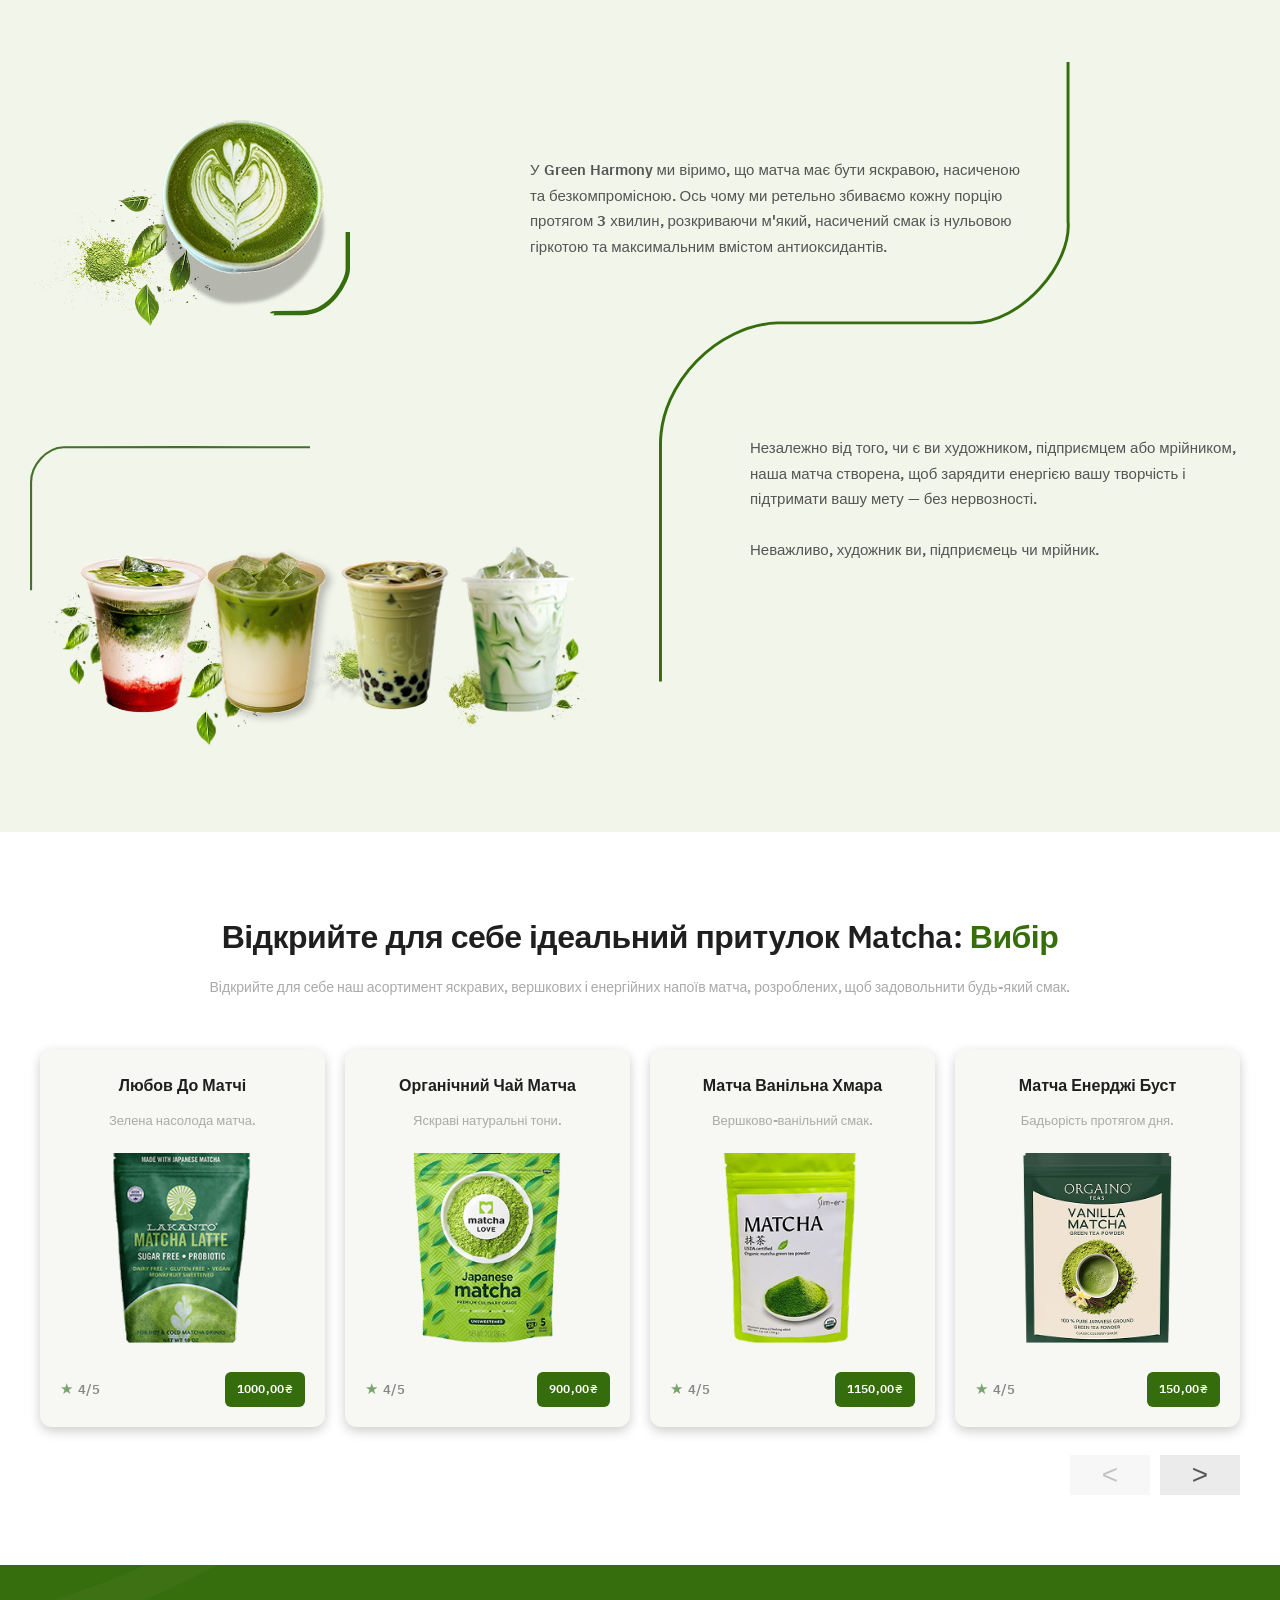
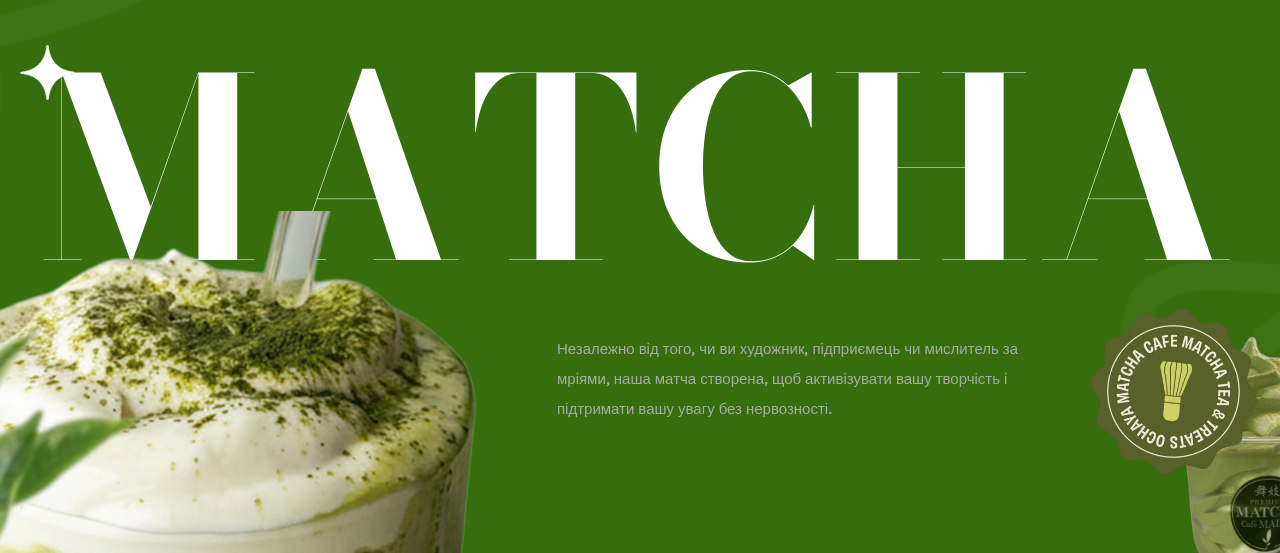
==== commit 2f43b0b1: "first commit" ====
--- a/Matcha.html
+++ b/Matcha.html
@@ -12,6 +12,7 @@
 <!-- HEADER -->
 <header>
     <div class="container header-top">
+        //9
 
         <div class="logo">
             <img src="images/logo.png" alt="logo">
